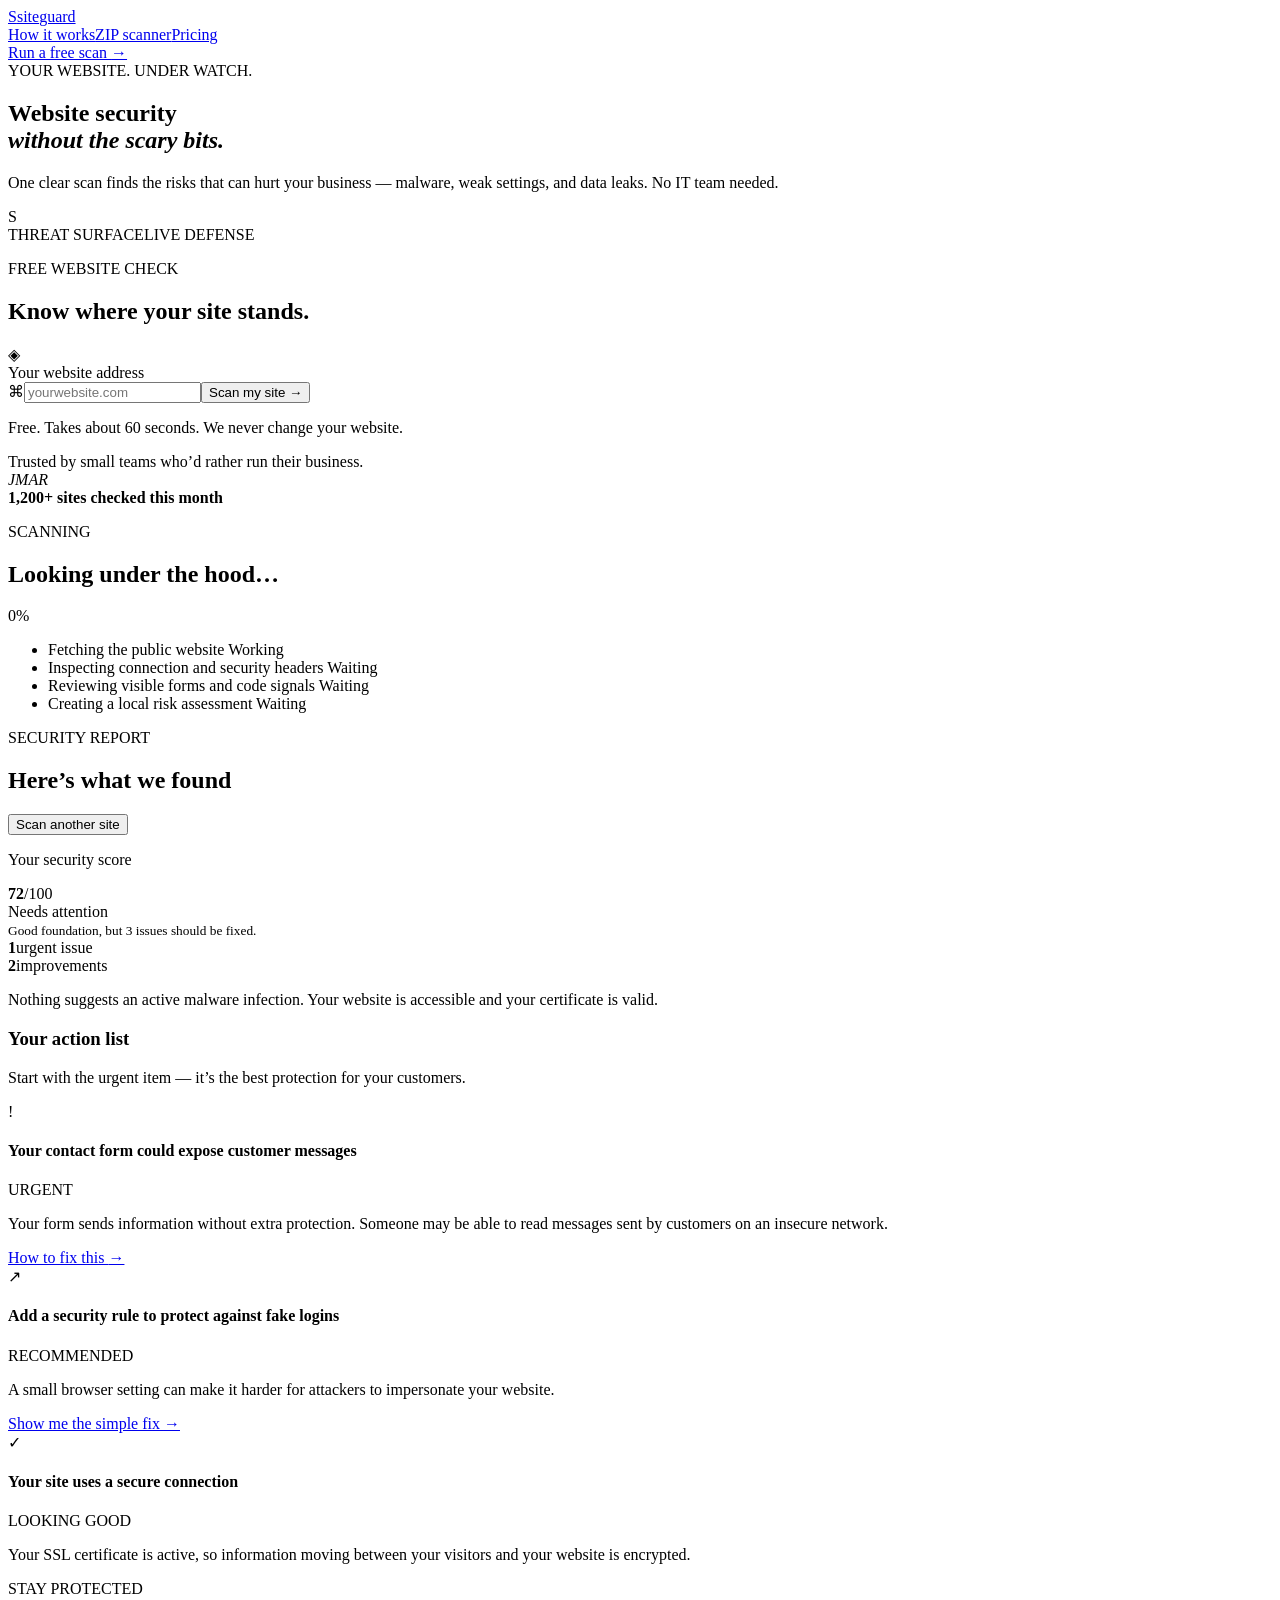
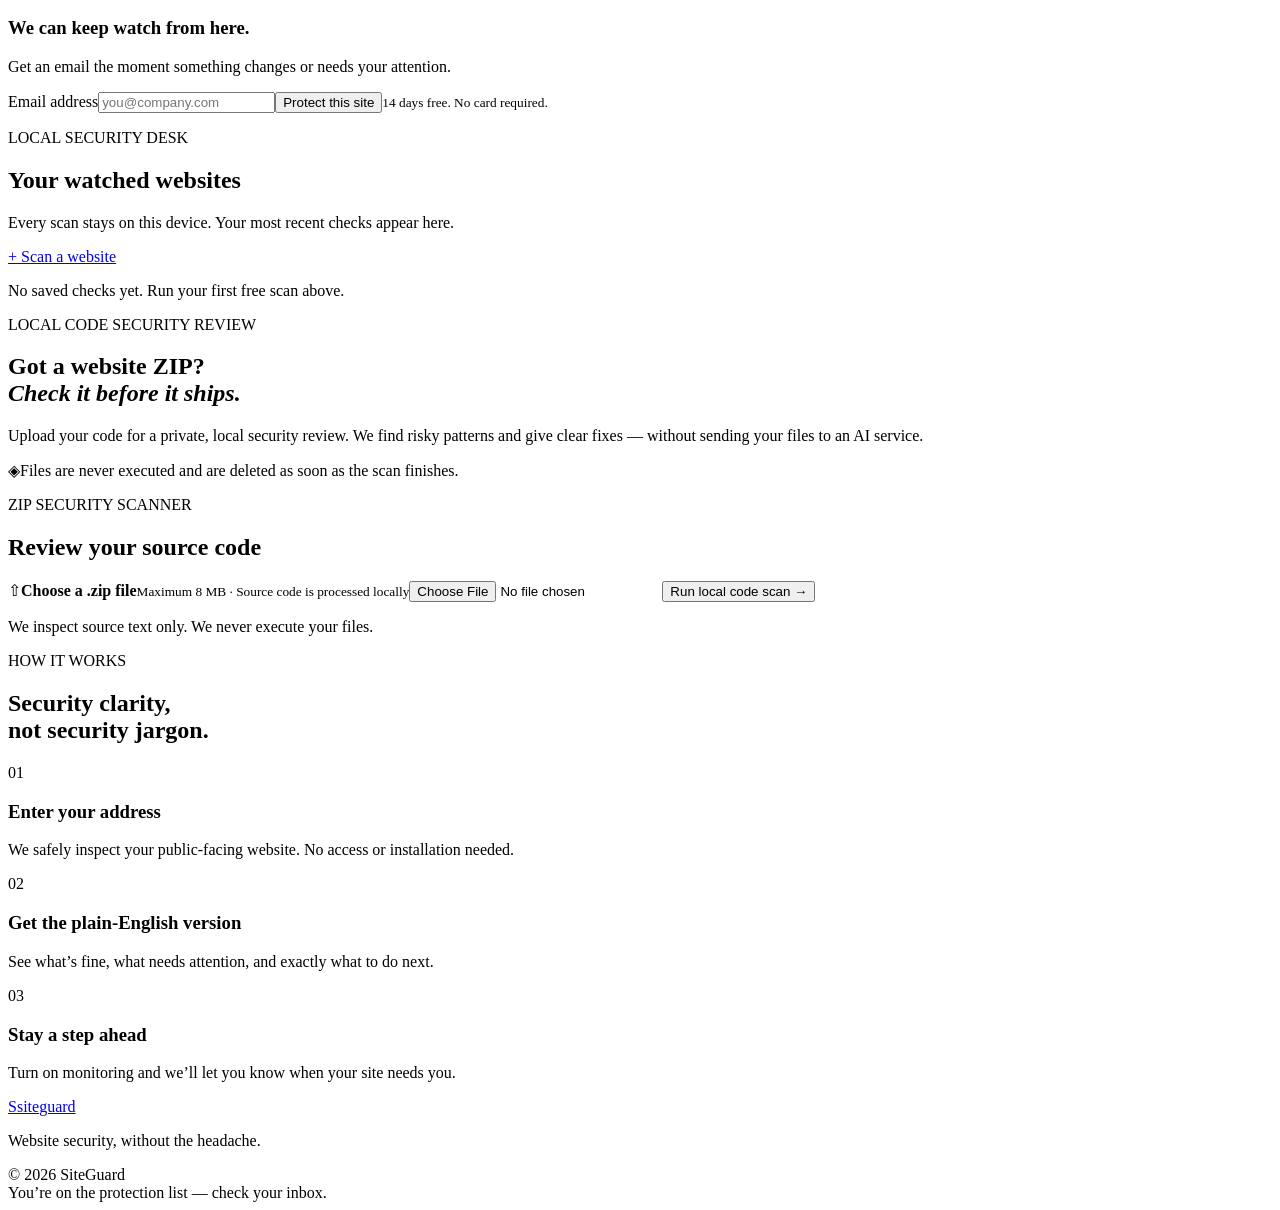
==== index.html @ 154c525b "Add SiteGuard index.html" ====
<!doctype html>
<html lang="en">
  <head>
    <meta charset="UTF-8" />
    <meta name="viewport" content="width=device-width, initial-scale=1.0" />
    <meta name="description" content="Simple website security monitoring for small businesses." />
    <title>SiteGuard — Website security made simple</title>
    <link rel="preconnect" href="https://fonts.googleapis.com" />
    <link rel="preconnect" href="https://fonts.gstatic.com" crossorigin />
    <link href="https://fonts.googleapis.com/css2?family=DM+Mono:wght@400;500&family=Manrope:wght@400;500;600;700;800&display=swap" rel="stylesheet" />
    <link rel="stylesheet" href="styles.css" />
    <link rel="stylesheet" href="cyber.css" />
  </head>
  <body>
    <main class="page-shell">
      <nav class="nav" aria-label="Primary navigation">
        <a class="brand" href="#top" aria-label="SiteGuard home"><span class="brand-mark">S</span>site<span>guard</span></a>
        <div class="nav-links"><a href="#how-it-works">How it works</a><a href="#zip-scanner">ZIP scanner</a><a href="#plans">Pricing</a></div>
        <a class="nav-cta" href="#scan"><i></i> Run a free scan <span>→</span></a>
      </nav>

      <section class="hero" id="top">
        <div class="eyebrow"><span class="pulse"></span> YOUR WEBSITE. UNDER WATCH.</div>
        <h1>Website security<br /><em>without the scary bits.</em></h1>
        <p class="hero-copy">One clear scan finds the risks that can hurt your business — malware, weak settings, and data leaks. No IT team needed.</p>
        <div class="security-motion" aria-hidden="true"><div class="motion-grid"></div><div class="radar-ring ring-one"></div><div class="radar-ring ring-two"></div><div class="radar-ring ring-three"></div><div class="radar-sweep"></div><i class="signal signal-one"></i><i class="signal signal-two"></i><i class="signal signal-three"></i><div class="motion-core">S</div><span class="motion-label left">THREAT SURFACE</span><span class="motion-label right">LIVE DEFENSE</span></div>

        <section class="scan-card" id="scan" aria-labelledby="scan-title">
          <div class="scan-card-top"><div><p class="card-kicker">FREE WEBSITE CHECK</p><h2 id="scan-title">Know where your site stands.</h2></div><span class="lock-icon" aria-hidden="true">◈</span></div>
          <form id="scan-form" novalidate>
            <label class="sr-only" for="website">Your website address</label>
            <div class="url-input"><span aria-hidden="true">⌘</span><input id="website" name="website" inputmode="url" autocomplete="url" placeholder="yourwebsite.com" required /><button type="submit">Scan my site <span>→</span></button></div>
            <p class="form-note">Free. Takes about 60 seconds. We never change your website.</p>
          </form>
        </section>
        <div class="trust-row"><span>Trusted by small teams who’d rather run their business.</span><div class="avatars" aria-hidden="true"><i>J</i><i>M</i><i>A</i><i>R</i></div><strong>1,200+ sites checked this month</strong></div>
      </section>

      <section class="scan-progress hidden" id="progress" aria-live="polite">
        <div class="progress-header"><div><p class="card-kicker">SCANNING <span id="scan-domain"></span></p><h2>Looking under the hood…</h2></div><span id="scan-percent">0%</span></div>
        <div class="bar"><i id="bar-fill"></i></div>
        <ul id="scan-steps"><li class="active">Fetching the public website <span>Working</span></li><li>Inspecting connection and security headers <span>Waiting</span></li><li>Reviewing visible forms and code signals <span>Waiting</span></li><li>Creating a local risk assessment <span>Waiting</span></li></ul>
      </section>

      <section class="report hidden" id="report" aria-live="polite">
        <div class="report-heading"><div><p class="card-kicker">SECURITY REPORT <span id="report-domain"></span></p><h2>Here’s what we found</h2></div><button class="text-button" id="new-scan">Scan another site</button></div>
        <div class="report-grid"><article class="score-card"><p>Your security score</p><div class="score"><b>72</b><span>/100</span></div><div class="score-label"><i></i> Needs attention</div><small>Good foundation, but 3 issues should be fixed.</small></article><article class="summary-card"><div class="summary-stat"><strong>1</strong><span>urgent issue</span></div><div class="summary-stat"><strong>2</strong><span>improvements</span></div><p>Nothing suggests an active malware infection. Your website is accessible and your certificate is valid.</p></article></div>
        <div class="findings"><div class="finding-heading"><h3>Your action list</h3><p>Start with the urgent item — it’s the best protection for your customers.</p></div>
          <article class="finding urgent"><div class="finding-icon">!</div><div><div class="finding-title"><h4>Your contact form could expose customer messages</h4><span>URGENT</span></div><p>Your form sends information without extra protection. Someone may be able to read messages sent by customers on an insecure network.</p><a href="#fix">How to fix this <b>→</b></a></div></article>
          <article class="finding"><div class="finding-icon">↗</div><div><div class="finding-title"><h4>Add a security rule to protect against fake logins</h4><span>RECOMMENDED</span></div><p>A small browser setting can make it harder for attackers to impersonate your website.</p><a href="#fix">Show me the simple fix <b>→</b></a></div></article>
          <article class="finding"><div class="finding-icon">✓</div><div><div class="finding-title"><h4>Your site uses a secure connection</h4><span class="good">LOOKING GOOD</span></div><p>Your SSL certificate is active, so information moving between your visitors and your website is encrypted.</p></div></article>
        </div>
        <div class="monitor-card"><div><p class="card-kicker">STAY PROTECTED</p><h3>We can keep watch from here.</h3><p>Get an email the moment something changes or needs your attention.</p></div><form id="monitor-form"><label class="sr-only" for="email">Email address</label><input id="email" type="email" placeholder="you@company.com" required /><button type="submit">Protect this site</button><small>14 days free. No card required.</small></form></div>
      </section>

      <section class="dashboard" id="dashboard" aria-labelledby="dashboard-title">
        <div class="dashboard-intro"><div><p class="card-kicker">LOCAL SECURITY DESK</p><h2 id="dashboard-title">Your watched websites</h2><p>Every scan stays on this device. Your most recent checks appear here.</p></div><a href="#scan" class="dash-scan">+ Scan a website</a></div>
        <div class="dashboard-table" id="history-list"><p class="empty-history">No saved checks yet. Run your first free scan above.</p></div>
      </section>

      <section class="zip-inline" id="zip-scanner" aria-labelledby="zip-title">
        <div class="zip-inline-copy"><p class="card-kicker">LOCAL CODE SECURITY REVIEW</p><h2 id="zip-title">Got a website ZIP?<br /><em>Check it before it ships.</em></h2><p>Upload your code for a private, local security review. We find risky patterns and give clear fixes — without sending your files to an AI service.</p><div class="zip-safe"><span>◈</span><span>Files are never executed and are deleted as soon as the scan finishes.</span></div></div>
        <div class="zip-card" id="upload"><p class="card-kicker">ZIP SECURITY SCANNER</p><h2>Review your source code</h2><form id="zip-form"><label class="drop-zone" for="zip-file"><span class="zip-icon">⇧</span><strong>Choose a .zip file</strong><small>Maximum 8 MB · Source code is processed locally</small><input id="zip-file" type="file" accept=".zip,application/zip" required /></label><button type="submit">Run local code scan <span>→</span></button></form><p class="form-note">We inspect source text only. We never execute your files.</p></div>
        <section class="zip-results hidden" id="zip-results" aria-live="polite"></section>
      </section>

      <section class="how" id="how-it-works"><div><p class="card-kicker">HOW IT WORKS</p><h2>Security clarity,<br />not security jargon.</h2></div><div class="how-list"><article><span>01</span><h3>Enter your address</h3><p>We safely inspect your public-facing website. No access or installation needed.</p></article><article><span>02</span><h3>Get the plain-English version</h3><p>See what’s fine, what needs attention, and exactly what to do next.</p></article><article><span>03</span><h3>Stay a step ahead</h3><p>Turn on monitoring and we’ll let you know when your site needs you.</p></article></div></section>
      <footer><a class="brand" href="#top"><span class="brand-mark">S</span>site<span>guard</span></a><p>Website security, without the headache.</p><span>© 2026 SiteGuard</span></footer>
    </main>
    <div class="toast hidden" id="toast" role="status">You’re on the protection list — check your inbox.</div>
    <script src="app.js"></script>
    <script src="zip-scanner.js"></script>
  </body>
</html>
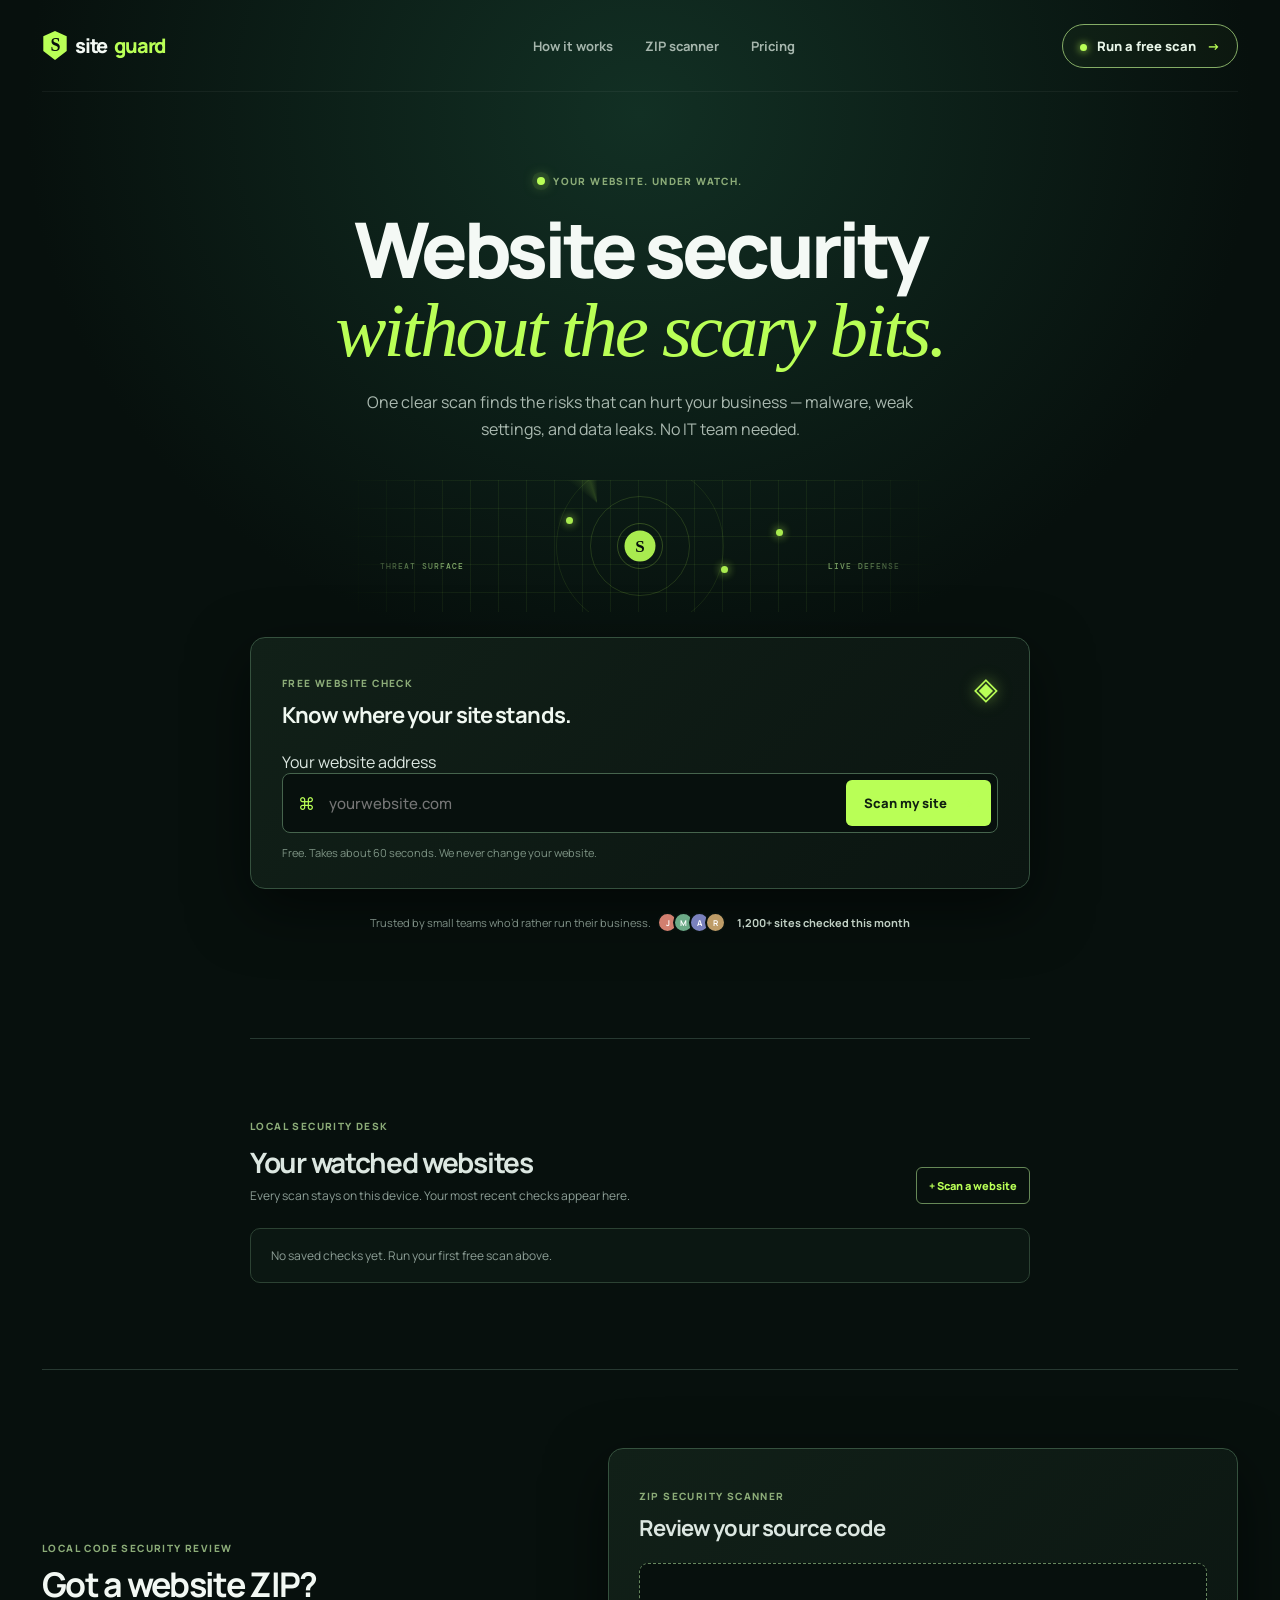
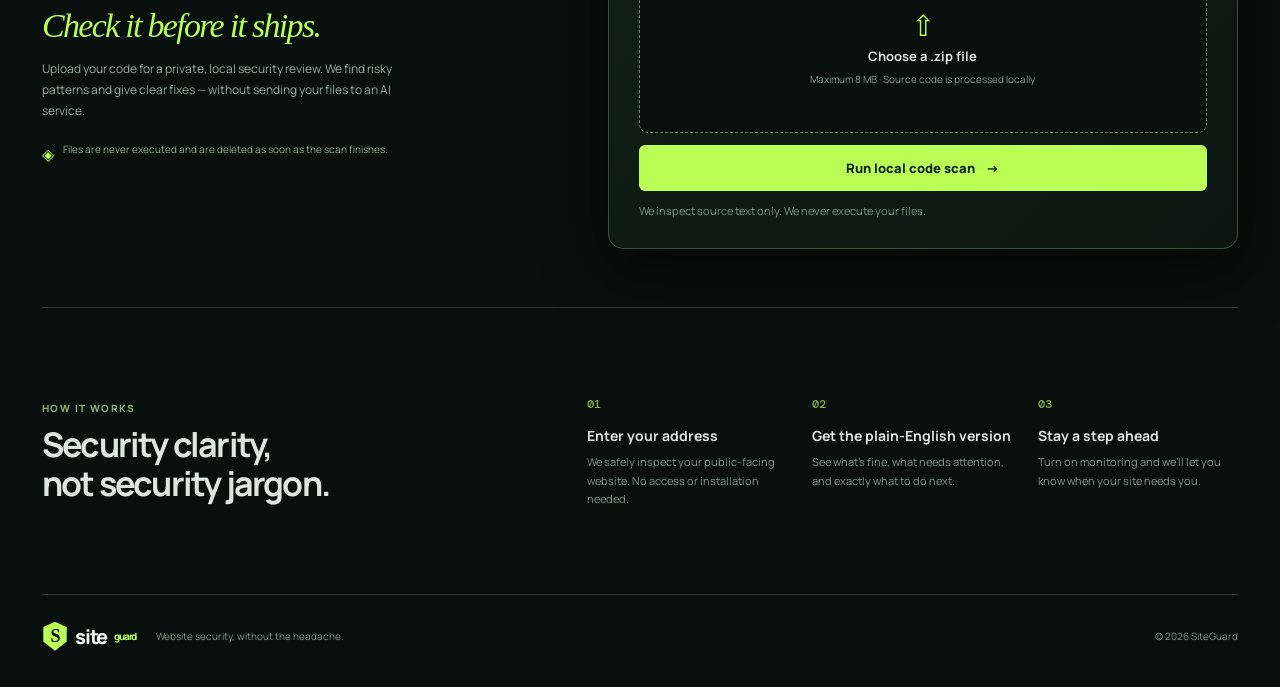
==== commit 3f6f9a90: "Add BYO AI security review integration" ====
--- a/index.html
+++ b/index.html
@@ -45,6 +45,7 @@
       <section class="report hidden" id="report" aria-live="polite">
         <div class="report-heading"><div><p class="card-kicker">SECURITY REPORT <span id="report-domain"></span></p><h2>Here’s what we found</h2></div><button class="text-button" id="new-scan">Scan another site</button></div>
         <div class="report-grid"><article class="score-card"><p>Your security score</p><div class="score"><b>72</b><span>/100</span></div><div class="score-label"><i></i> Needs attention</div><small>Good foundation, but 3 issues should be fixed.</small></article><article class="summary-card"><div class="summary-stat"><strong>1</strong><span>urgent issue</span></div><div class="summary-stat"><strong>2</strong><span>improvements</span></div><p>Nothing suggests an active malware infection. Your website is accessible and your certificate is valid.</p></article></div>
+        <section class="ai-review-card"><div><p class="card-kicker">BRING YOUR OWN AI</p><h3>Get a second opinion from your model.</h3><p>Your key is used for this request only. We send the scan findings, not your ZIP or website source.</p></div><form id="ai-form"><div class="ai-fields"><label>Provider<select id="ai-provider"><option value="openai">OpenAI</option><option value="grok">Grok / xAI</option><option value="gemini">Google Gemini</option><option value="openrouter">OpenRouter</option><option value="ollama">Ollama-compatible</option><option value="custom">Custom OpenAI-compatible</option></select></label><label>Model<input id="ai-model" placeholder="gpt-4o-mini" required /></label><label>API key<input id="ai-key" type="password" autocomplete="off" placeholder="Used once · never saved" required /></label><label class="custom-endpoint hidden">Endpoint<input id="ai-endpoint" type="url" placeholder="https://your-provider.example/v1/chat/completions" /></label></div><button type="submit">Ask my AI <span>→</span></button><p class="ai-note">Only send keys you trust this local server to relay. Keys are not stored or shown in reports.</p></form><div class="ai-answer hidden" id="ai-answer"></div></section>
         <div class="findings"><div class="finding-heading"><h3>Your action list</h3><p>Start with the urgent item — it’s the best protection for your customers.</p></div>
           <article class="finding urgent"><div class="finding-icon">!</div><div><div class="finding-title"><h4>Your contact form could expose customer messages</h4><span>URGENT</span></div><p>Your form sends information without extra protection. Someone may be able to read messages sent by customers on an insecure network.</p><a href="#fix">How to fix this <b>→</b></a></div></article>
           <article class="finding"><div class="finding-icon">↗</div><div><div class="finding-title"><h4>Add a security rule to protect against fake logins</h4><span>RECOMMENDED</span></div><p>A small browser setting can make it harder for attackers to impersonate your website.</p><a href="#fix">Show me the simple fix <b>→</b></a></div></article>
--- a/styles.css
+++ b/styles.css
@@ -0,0 +1 @@
+:root{--ink:#18251e;--muted:#657168;--line:#dce3dc;--paper:#fbfcf9;--cream:#f0f3eb;--lime:#d8ff76;--lime-dark:#a6d93b;--coral:#ff725c;--blue:#eaf1ff}*{box-sizing:border-box}html{scroll-behavior:smooth}body{margin:0;background:var(--paper);color:var(--ink);font-family:Manrope,Arial,sans-serif}.page-shell{max-width:1280px;margin:auto;padding:0 42px}.nav{height:92px;display:flex;align-items:center;justify-content:space-between}.brand{color:var(--ink);font-size:20px;font-weight:800;letter-spacing:-1.2px;text-decoration:none;display:flex;align-items:center;gap:7px}.brand-mark{display:grid;place-items:center;width:26px;height:29px;background:var(--ink);color:var(--lime);font-family:Georgia,serif;font-size:18px;font-weight:400;clip-path:polygon(50% 0,95% 18%,95% 69%,50% 100%,5% 69%,5% 18%)}.nav-links{display:flex;gap:32px;margin-left:100px}.nav-links a,.text-button{font-size:13px;color:#435047;text-decoration:none;font-weight:700}.nav-cta{border:1px solid var(--ink);border-radius:30px;padding:12px 17px;color:var(--ink);font-size:13px;font-weight:800;text-decoration:none}.nav-cta span{padding-left:8px}.hero{text-align:center;padding:82px 0 105px}.eyebrow,.card-kicker{font-size:10px;letter-spacing:1.4px;font-weight:800;color:#637366}.eyebrow{display:flex;align-items:center;justify-content:center;gap:8px}.pulse{width:8px;height:8px;border-radius:50%;background:var(--lime-dark);box-shadow:0 0 0 5px #e7f4cb}.hero h1{font-size:clamp(45px,6vw,78px);letter-spacing:-4.2px;line-height:1.02;margin:22px 0 18px;font-weight:800}.hero h1 em{font-family:Georgia,serif;font-weight:400;color:#5e9d3a;letter-spacing:-3px}.hero-copy{max-width:560px;margin:0 auto 37px;color:#59665d;font-size:16px;line-height:1.7}.scan-card,.scan-progress,.report{max-width:780px;margin:0 auto;text-align:left;background:#fff;border:1px solid var(--line);border-radius:15px;box-shadow:0 16px 25px #2d49350a}.scan-card{padding:28px 31px}.scan-card-top,.progress-header,.report-heading{display:flex;justify-content:space-between;align-items:flex-start}.scan-card h2,.scan-progress h2,.report h2{font-size:22px;letter-spacing:-.9px;margin:5px 0 21px}.lock-icon{font-size:31px;color:#78ad52}.url-input{display:flex;align-items:center;gap:12px;border:1.5px solid #b7c4b7;padding:6px 6px 6px 15px;border-radius:8px}.url-input>span{color:#91a094;font-size:17px}.url-input input{border:0;outline:0;flex:1;min-width:0;font:500 15px Manrope;color:var(--ink)}button{font-family:inherit;cursor:pointer}.url-input button,.monitor-card button{border:0;border-radius:6px;background:var(--ink);color:white;font-size:13px;font-weight:800;padding:14px 18px;white-space:nowrap}.url-input button span{padding-left:10px;color:var(--lime)}.form-note{font-size:11px;color:#849087;margin:12px 0 0}.trust-row{display:flex;justify-content:center;align-items:center;gap:11px;margin-top:23px;color:#718077;font-size:11px}.trust-row strong{font-size:11px;color:#39483e}.avatars{display:flex}.avatars i{width:21px;height:21px;border-radius:50%;display:grid;place-items:center;border:2px solid var(--paper);margin-left:-5px;font-style:normal;font-size:8px;font-weight:bold;color:#fff;background:#d27f6f}.avatars i:nth-child(2){background:#6caa87}.avatars i:nth-child(3){background:#7a81bd}.avatars i:nth-child(4){background:#be9c67}.hidden{display:none!important}.scan-progress{padding:30px}.scan-progress .progress-header span{font:500 14px 'DM Mono';color:#78946a}.bar{height:7px;background:#ecf1eb;border-radius:20px;overflow:hidden;margin:9px 0 22px}.bar i{display:block;height:100%;width:0;background:var(--lime-dark);transition:width .45s ease}.scan-progress ul{list-style:none;padding:0;margin:0}.scan-progress li{border-top:1px solid var(--line);padding:13px 4px;color:#98a19a;font-size:13px;display:flex;justify-content:space-between}.scan-progress li.active{color:var(--ink);font-weight:700}.scan-progress li span{font-size:11px}.report{padding:31px;margin-bottom:90px}.text-button{border:0;background:transparent;text-decoration:underline}.report-grid{display:grid;grid-template-columns:1fr 1.5fr;gap:13px;margin:6px 0 28px}.score-card,.summary-card{border-radius:10px;padding:23px}.score-card{background:var(--lime)}.score-card p,.summary-card p{font-size:12px;margin:0;color:#48584c}.score{margin:12px 0 8px}.score b{font-size:50px;letter-spacing:-3px}.score span{font-size:16px;color:#53624f}.score-label{font-size:12px;font-weight:800}.score-label i{display:inline-block;background:#f1a740;width:8px;height:8px;border-radius:50%;margin-right:5px}.score-card small{display:block;margin-top:17px;font-size:10px;color:#52614e}.summary-card{background:var(--cream);display:flex;gap:30px;align-items:flex-start;flex-wrap:wrap}.summary-stat{display:flex;flex-direction:column;gap:3px}.summary-stat strong{font:500 31px 'DM Mono'}.summary-stat span{font-size:10px;color:#68756c}.summary-card p{width:100%;line-height:1.6}.finding-heading{display:flex;justify-content:space-between;align-items:baseline;margin-bottom:8px}.finding-heading h3,.monitor-card h3{letter-spacing:-.7px;margin:0;font-size:18px}.finding-heading p{font-size:11px;color:var(--muted)}.finding{display:grid;grid-template-columns:37px 1fr;gap:14px;padding:18px 0;border-top:1px solid var(--line)}.finding-icon{width:28px;height:28px;border-radius:50%;display:grid;place-items:center;background:#eef2ed;color:#5c7962;font-weight:800;font-size:14px}.urgent .finding-icon{background:#ffe9e3;color:#db5945}.finding-title{display:flex;align-items:center;gap:8px}.finding h4{font-size:13px;margin:0;letter-spacing:-.25px}.finding-title span{font-size:8px;letter-spacing:.7px;color:#d7523d;font-weight:800;background:#ffebe7;padding:4px 5px;border-radius:3px}.finding-title .good{color:#60933f;background:#edf7dc}.finding p{font-size:11px;line-height:1.6;color:var(--muted);margin:7px 0}.finding a{font-size:11px;font-weight:800;color:var(--ink)}.finding a b{color:#74aa3e;margin-left:5px}.monitor-card{margin-top:23px;border-radius:10px;background:var(--ink);color:#fff;padding:27px 30px;display:flex;align-items:center;justify-content:space-between;gap:24px}.monitor-card .card-kicker{color:#b6d995}.monitor-card h3{font-size:20px;margin:5px 0}.monitor-card p:not(.card-kicker){font-size:11px;color:#bdc9be;margin:0}.monitor-card form{display:grid;grid-template-columns:1fr auto;gap:7px;min-width:300px}.monitor-card input{padding:12px;border:0;border-radius:5px;font-family:inherit;font-size:12px}.monitor-card button{background:var(--lime);color:var(--ink)}.monitor-card small{grid-column:1/-1;color:#9aab9c;font-size:9px}.how{border-top:1px solid var(--line);padding:83px 0;display:grid;grid-template-columns:1fr 1.4fr;gap:80px}.how h2{font-size:34px;line-height:1.15;letter-spacing:-1.8px;margin:8px 0}.how-list{display:grid;grid-template-columns:repeat(3,1fr);gap:25px}.how-list span{font:500 12px 'DM Mono';color:#87ae42}.how-list h3{font-size:14px;margin:13px 0 8px}.how-list p{font-size:11px;line-height:1.7;color:var(--muted);margin:0}footer{border-top:1px solid var(--line);padding:24px 0 34px;display:flex;align-items:center;gap:20px}footer p,footer span:last-child{font-size:10px;color:var(--muted)}footer span:last-child{margin-left:auto}.toast{position:fixed;bottom:25px;left:50%;transform:translateX(-50%);background:var(--ink);color:#fff;padding:14px 20px;border-radius:8px;font-size:12px;box-shadow:0 10px 30px #18251e44}@media(max-width:700px){.page-shell{padding:0 18px}.nav{height:72px}.nav-links{display:none}.nav-cta{font-size:11px;padding:10px 12px}.hero{padding:62px 0}.hero h1{letter-spacing:-2.6px}.scan-card{padding:21px 18px}.url-input{align-items:stretch;flex-wrap:wrap}.url-input input{width:75%;flex:auto}.url-input button{width:100%}.trust-row{flex-wrap:wrap}.scan-progress,.report{padding:20px}.report-grid,.how{grid-template-columns:1fr}.summary-card{gap:22px}.monitor-card{align-items:flex-start;flex-direction:column;padding:24px}.monitor-card form{width:100%;min-width:0}.finding-heading{display:block}.how{gap:35px;padding:55px 0}.how-list{grid-template-columns:1fr;gap:26px}footer{flex-wrap:wrap}.hero-copy{font-size:14px}}
--- a/cyber.css
+++ b/cyber.css
@@ -0,0 +1,19 @@
+/* SiteGuard cyber-security visual layer */
+:root{--ink:#dce7e1;--muted:#8d9e96;--line:#273931;--paper:#07100d;--cream:#0d1a15;--lime:#b9ff56;--lime-dark:#9fe13a;--coral:#ff765f;--blue:#101e24}
+body{background:radial-gradient(ellipse 75% 38% at 50% 5%,#123024 0%,#07100d 64%);color:var(--ink)}
+.nav{border-bottom:1px solid #ffffff0d}.brand{color:#f2f8f3}.brand>span:last-child{color:var(--lime)}.brand-mark{background:var(--lime);color:#07100d;font-weight:700}.nav-links a,.text-button{color:#a6b6ad}.nav-cta{border-color:#85ad66;color:#e8f5e8;background:#b9ff5608}.nav-cta i{display:inline-block;width:7px;height:7px;border-radius:50%;background:var(--lime);margin-right:7px;box-shadow:0 0 9px var(--lime)}.nav-cta span{color:var(--lime)}
+.eyebrow,.card-kicker{color:#8cac78}.pulse{background:var(--lime);box-shadow:0 0 0 5px #b9ff5614,0 0 13px #b9ff56aa}.hero h1{color:#f4f9f5}.hero h1 em{color:var(--lime)}.hero-copy{color:#aab9b0}.scan-card,.scan-progress,.report{background:linear-gradient(135deg,#112018,#0b1511);border-color:#35513e;box-shadow:0 20px 60px #0008}.scan-card h2,.scan-progress h2,.report h2{color:#f0f8f1}.lock-icon{color:var(--lime);text-shadow:0 0 15px #b9ff5688}.url-input{border-color:#46644d;background:#07100d}.url-input:focus-within{border-color:var(--lime);box-shadow:0 0 0 3px #b9ff5614}.url-input>span{color:var(--lime)}.url-input input{background:transparent;color:#edf7ef}.url-input button,.monitor-card button{background:var(--lime);color:#102010}.form-note{color:#7e9485}.trust-row{color:#809188}.trust-row strong{color:#c1d0c5}
+.scan-progress .progress-header span{color:#b1df82}.bar{background:#1f3026}.scan-progress li{color:#74867b}.scan-progress li.active{color:#ecf7ed}.summary-card{background:#0b1712}.summary-card p,.score-card p{color:#93a99b}.summary-stat span{color:#82958a}.finding-icon{background:#18281f;color:#b3d791}.urgent .finding-icon{background:#3e211d;color:#ff9c8c}.finding-title span{color:#ff947f;background:#3b201c}.finding-title .good{color:#b0e97d;background:#20351a}.monitor-card{background:#030806;border:1px solid #2e5137}.monitor-card p:not(.card-kicker){color:#aebeb1}.monitor-card small{color:#829487}.how{border-color:#273931}.how-list p,footer p,footer span:last-child{color:#82948a}.toast{background:#b9ff56;color:#07100d;font-weight:800;box-shadow:0 10px 30px #0008}
+.dashboard{border-top:1px solid var(--line);padding:70px 0 86px;max-width:780px;margin:auto}.dashboard-intro{display:flex;justify-content:space-between;align-items:end;gap:20px;margin-bottom:24px}.dashboard h2{font-size:28px;letter-spacing:-1.3px;margin:6px 0}.dashboard-intro p:not(.card-kicker){margin:0;color:var(--muted);font-size:12px}.dash-scan{border:1px solid #668857;border-radius:6px;padding:10px 12px;text-decoration:none;color:var(--lime);font-weight:800;font-size:11px;white-space:nowrap}.dashboard-table{background:#0b1712;border:1px solid #2c4233;border-radius:10px;overflow:hidden}.empty-history{font-size:12px;color:var(--muted);padding:18px 20px;margin:0}.history-row{display:grid;grid-template-columns:1.5fr .7fr 1fr .85fr;align-items:center;gap:10px;padding:16px 20px;border-bottom:1px solid #223329}.history-row:last-child{border:0}.history-domain{font-size:13px;font-weight:800;color:#eff7f0}.history-domain small,.history-date{display:block;color:#7f9586;font-size:10px;font-weight:500;margin-top:3px}.history-score{font:500 20px 'DM Mono';color:var(--lime)}.history-state{font-size:9px;letter-spacing:.6px;font-weight:800;color:#b5c9b9}.history-state.urgent{color:#ff927e}.history-action{color:var(--lime);font-size:11px;font-weight:800;text-decoration:none;text-align:right}@media(max-width:700px){.dashboard{padding:50px 0}.dashboard-intro{align-items:flex-start;flex-direction:column}.history-row{grid-template-columns:1fr auto}.history-state{grid-column:1}.history-date{display:none}.history-action{grid-column:2;grid-row:1;text-align:right}}
+.zip-hero{max-width:760px;margin:0 auto;text-align:center;padding:80px 0 42px}.zip-hero h1{font-size:clamp(43px,6vw,72px);letter-spacing:-3.7px;line-height:1.02;margin:20px 0;color:#f4f9f5}.zip-hero h1 em{font-family:Georgia,serif;font-weight:400;color:var(--lime);letter-spacing:-2.5px}.zip-hero>p{max-width:570px;margin:auto;font-size:14px;color:#aab9b0;line-height:1.7}.zip-card,.zip-results{max-width:780px;margin:0 auto 32px;padding:30px;border-radius:15px;border:1px solid #35513e;background:linear-gradient(135deg,#112018,#0b1511);box-shadow:0 20px 60px #0008}.zip-card h2{font-size:22px;margin:7px 0 20px;letter-spacing:-.9px}.drop-zone{border:1px dashed #66875e;background:#07100d;min-height:170px;border-radius:9px;display:flex;align-items:center;justify-content:center;flex-direction:column;gap:7px;cursor:pointer;text-align:center}.drop-zone:hover{border-color:var(--lime);background:#b9ff5606}.zip-icon{font-size:29px;color:var(--lime);line-height:1}.drop-zone strong{font-size:13px}.drop-zone small{color:#82978a;font-size:10px}.drop-zone input{position:absolute;width:1px;height:1px;overflow:hidden;opacity:0}.zip-card button{margin-top:12px;width:100%;border:0;border-radius:6px;background:var(--lime);color:#102010;font-size:13px;font-weight:800;padding:14px}.zip-card button:disabled{opacity:.65;cursor:wait}.zip-card button span{padding-left:8px}.zip-promise{max-width:780px;margin:0 auto 75px;border-left:2px solid var(--lime);padding:8px 0 8px 18px;display:flex;gap:15px}.zip-promise>span{color:var(--lime);font-size:22px}.zip-promise h3{font-size:14px;margin:0 0 5px}.zip-promise p{font-size:11px;color:#87998e;line-height:1.7;margin:0}.zip-result-head{display:flex;justify-content:space-between;gap:30px}.zip-result-head h2{margin:6px 0;font-size:22px}.zip-result-head p:not(.card-kicker){font-size:11px;color:#82958a;margin:0}.zip-score{text-align:right}.zip-score b{font:500 42px 'DM Mono';color:var(--lime)}.zip-score span{font:500 13px 'DM Mono';color:#7e9586}.zip-score small{display:block;color:#819589;font-size:9px}.zip-stats{display:flex;gap:10px;margin:24px 0;border-top:1px solid var(--line);border-bottom:1px solid var(--line);padding:13px 0}.zip-stats span{font-size:10px;color:#81948a}.zip-stats b{font:500 16px 'DM Mono';color:#e8f3e8;margin-right:4px}.code-findings h3{font-size:16px;margin:0}.code-finding{display:grid;grid-template-columns:36px 1fr;gap:13px;padding:18px 0;border-top:1px solid var(--line)}.code-finding:first-of-type{margin-top:8px}.code-finding.high .finding-icon{background:#3e211d;color:#ff9c8c}.code-finding .finding-title span{background:#26392b;color:#c1dabb}.code-finding.high .finding-title span{background:#3b201c;color:#ff947f}.code-finding code{font:10px 'DM Mono';color:#9fc879}.fix-box{margin-top:11px;padding:10px 11px;background:#14251a;border-left:2px solid var(--lime);font-size:11px;line-height:1.5;color:#aabcb0}.fix-box b{display:block;font-size:9px;color:var(--lime);letter-spacing:.6px;text-transform:uppercase;margin-bottom:3px}.no-findings{text-align:center;padding:30px 0}.no-findings span{color:var(--lime);font-size:25px}.no-findings h3{margin:7px 0;font-size:15px}.no-findings p{font-size:11px;color:#88998f}.zip-error{color:#ff9c8c;font-size:13px;margin:0}@media(max-width:700px){.zip-hero{padding:58px 0 32px}.zip-card,.zip-results{padding:20px}.zip-result-head{gap:10px}.zip-score b{font-size:32px}.zip-stats{flex-wrap:wrap}.zip-promise{margin-bottom:50px}}
+.zip-inline{border-top:1px solid var(--line);padding:78px 0 58px;display:grid;grid-template-columns:.9fr 1.1fr;gap:50px;align-items:center}.zip-inline-copy h2{color:#f2f8f3;font-size:34px;letter-spacing:-1.7px;line-height:1.15;margin:8px 0 13px}.zip-inline-copy h2 em{font-family:Georgia,serif;color:var(--lime);font-weight:400}.zip-inline-copy>p:not(.card-kicker){color:#98aaa0;font-size:12px;line-height:1.75;max-width:360px}.zip-safe{margin-top:21px;display:flex;gap:9px;color:#92aa98;font-size:10px;line-height:1.5;max-width:350px}.zip-safe>span:first-child{color:var(--lime);font-size:16px}.zip-inline .zip-card{width:100%;margin:0}.zip-inline .zip-results{grid-column:1/-1;width:100%;max-width:none;margin-top:-18px}@media(max-width:700px){.zip-inline{grid-template-columns:1fr;gap:28px;padding:55px 0 42px}.zip-inline-copy h2{font-size:29px}.zip-inline .zip-results{margin-top:0}}
+.evidence{margin:10px 0;background:#0a130e;border:1px solid #263c2c;border-radius:4px;padding:8px 10px;color:#a7b9aa;font:10px/1.5 'DM Mono'}.evidence b{display:block;color:#91c46e;font:700 8px Manrope;letter-spacing:.8px;text-transform:uppercase;margin-bottom:2px}.fix-method{margin-top:10px;color:#c6dac9;font-size:11px}.fix-method summary{cursor:pointer;color:var(--lime);font-weight:800}.fix-method summary b{margin-left:4px}.fix-method ol{margin:10px 0 0;padding-left:19px;color:#a5b6aa;line-height:1.75}.fix-method li+li{margin-top:3px}
+/* Motion: deliberate, quick, and fully reduced when visitors request it. */
+@keyframes rise-in{from{opacity:0;transform:translateY(15px)}to{opacity:1;transform:translateY(0)}}@keyframes soft-glow{0%,100%{box-shadow:0 0 0 0 #b9ff5600}50%{box-shadow:0 0 0 7px #b9ff560c}}@keyframes scan-line{0%{transform:translateX(-120%)}100%{transform:translateX(240%)}}@keyframes orbit{to{transform:rotate(360deg)}}
+.nav{animation:rise-in .55s cubic-bezier(.22,1,.36,1) both}.hero .eyebrow{animation:rise-in .6s .08s cubic-bezier(.22,1,.36,1) both}.hero h1{animation:rise-in .7s .14s cubic-bezier(.22,1,.36,1) both}.hero-copy{animation:rise-in .7s .21s cubic-bezier(.22,1,.36,1) both}.scan-card{animation:rise-in .75s .28s cubic-bezier(.22,1,.36,1) both}.trust-row{animation:rise-in .7s .38s cubic-bezier(.22,1,.36,1) both}
+.nav-cta,.dash-scan{transition:transform .2s ease,background-color .2s ease,border-color .2s ease,box-shadow .2s ease}.nav-cta:hover,.dash-scan:hover{transform:translateY(-2px);background:#b9ff5614;border-color:var(--lime);box-shadow:0 8px 18px #0004}.url-input button,.zip-card button,.monitor-card button{transition:transform .2s ease,box-shadow .2s ease,filter .2s ease}.url-input button:hover,.zip-card button:hover,.monitor-card button:hover{transform:translateY(-2px);filter:brightness(1.06);box-shadow:0 9px 20px #0005}.scan-card,.zip-card{transition:transform .3s cubic-bezier(.22,1,.36,1),border-color .3s ease,box-shadow .3s ease}.scan-card:hover,.zip-card:hover{transform:translateY(-3px);border-color:#5b7d62;box-shadow:0 25px 70px #0009}.finding,.history-row,.code-finding{transition:background-color .2s ease,padding-left .2s ease}.finding:hover,.history-row:hover,.code-finding:hover{background:#b9ff5607;padding-left:8px}
+.is-scanning{position:relative;overflow:hidden}.is-scanning:after{content:"";position:absolute;inset:0;width:35%;background:linear-gradient(90deg,transparent,#b9ff5609,transparent);animation:scan-line 1.45s ease-in-out infinite;pointer-events:none}.is-scanning .lock-icon{animation:orbit 2.2s linear infinite}.is-scanning .bar i{background:linear-gradient(90deg,#8ccf31,#d4ff91,#8ccf31);background-size:200% 100%;animation:soft-glow 1.4s ease-in-out infinite}.report-reveal{animation:rise-in .5s cubic-bezier(.22,1,.36,1) both}.zip-results:not(.hidden){animation:rise-in .5s cubic-bezier(.22,1,.36,1) both}.pulse{animation:soft-glow 2s ease-in-out infinite}
+@keyframes radar-turn{to{transform:rotate(360deg)}}@keyframes signal-ping{0%,100%{transform:scale(.8);opacity:.45}50%{transform:scale(1.25);opacity:1}}@keyframes grid-drift{to{background-position:28px 28px}}@keyframes core-breathe{0%,100%{box-shadow:0 0 0 7px #b9ff5609,0 0 24px #b9ff5644}50%{box-shadow:0 0 0 13px #b9ff5608,0 0 35px #b9ff5688}}
+.security-motion{height:132px;max-width:620px;margin:0 auto 25px;position:relative;overflow:hidden;mask-image:linear-gradient(90deg,transparent 0%,#000 20%,#000 80%,transparent 100%);opacity:.92}.motion-grid{position:absolute;inset:0;background-image:linear-gradient(#b9ff5613 1px,transparent 1px),linear-gradient(90deg,#b9ff5613 1px,transparent 1px);background-size:28px 28px;animation:grid-drift 6s linear infinite}.radar-ring{position:absolute;left:50%;top:50%;border:1px solid #b9ff5642;border-radius:50%;transform:translate(-50%,-50%)}.ring-one{width:46px;height:46px}.ring-two{width:100px;height:100px;border-color:#b9ff562a}.ring-three{width:168px;height:168px;border-color:#b9ff5619}.radar-sweep{position:absolute;width:85px;height:85px;left:calc(50% - 85px);top:calc(50% - 85px);transform-origin:100% 100%;background:conic-gradient(from 0deg,transparent 0 305deg,#b9ff562e 342deg,transparent 360deg);animation:radar-turn 4s linear infinite}.motion-core{position:absolute;left:50%;top:50%;transform:translate(-50%,-50%);display:grid;place-items:center;width:31px;height:31px;background:var(--lime);border-radius:50%;font:700 17px Georgia;color:#07100d;animation:core-breathe 2s ease-in-out infinite}.signal{position:absolute;width:7px;height:7px;border-radius:50%;background:var(--lime);box-shadow:0 0 10px var(--lime);animation:signal-ping 1.8s ease-in-out infinite}.signal-one{left:38%;top:28%}.signal-two{left:63%;top:65%;animation-delay:.55s}.signal-three{left:72%;top:37%;animation-delay:1.1s}.motion-label{position:absolute;font:500 8px 'DM Mono';letter-spacing:1px;color:#92bd77;top:61%}.motion-label.left{left:8%}.motion-label.right{right:8%}
+@media(max-width:700px){.security-motion{height:94px;margin-bottom:20px}.ring-three{width:128px;height:128px}.ring-two{width:76px;height:76px}.radar-sweep{width:65px;height:65px;left:calc(50% - 65px);top:calc(50% - 65px)}.motion-label{display:none}}
+@media(prefers-reduced-motion:reduce){*,*::before,*::after{animation-duration:.01ms!important;animation-iteration-count:1!important;scroll-behavior:auto!important;transition-duration:.01ms!important}}
